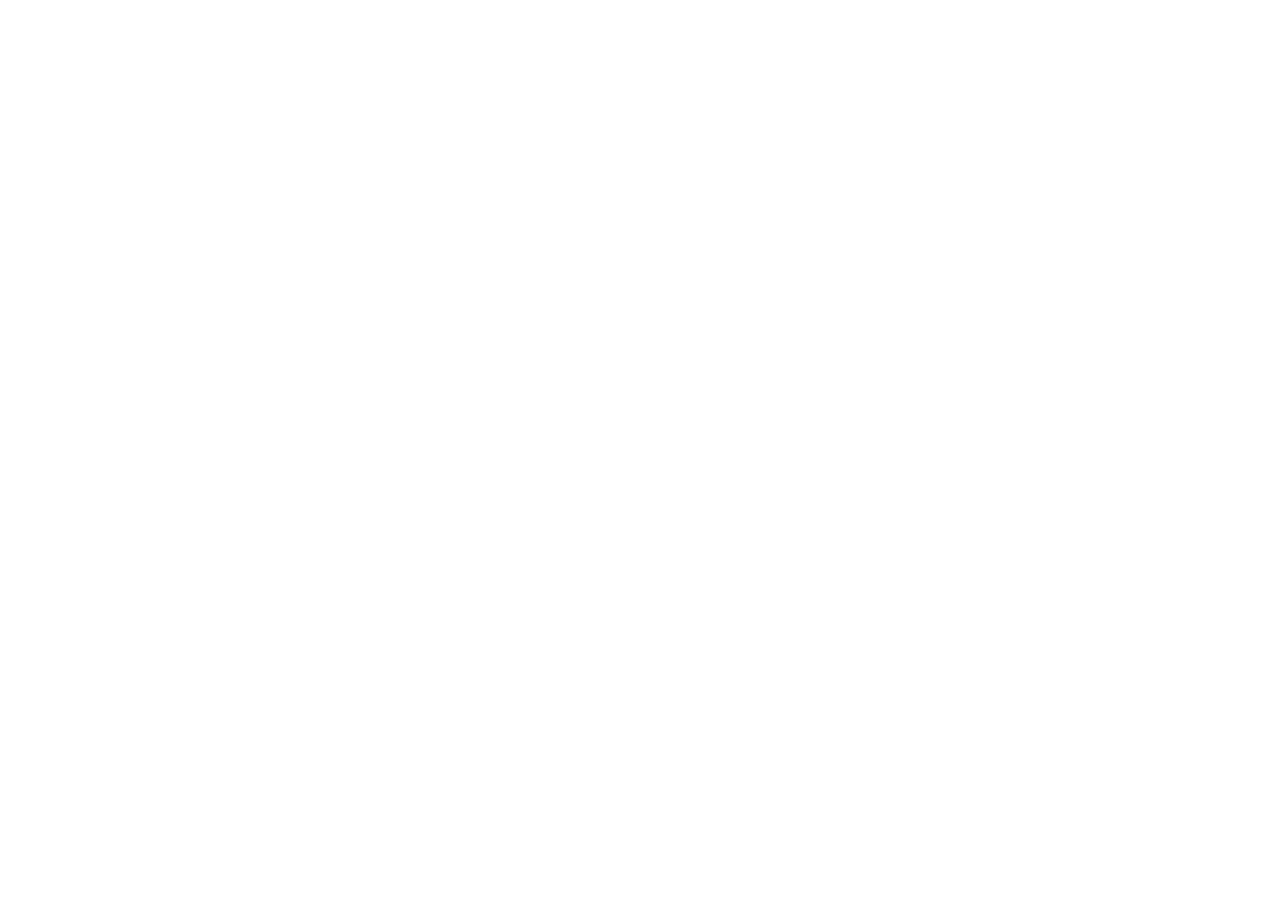
==== Blog/index.html @ 0dec9604 "feat: initial project structure with creation of pages (Home, Blog, About, Contact) and implementati" ====
<!DOCTYPE html>
<html lang="pt-br">
<head>
    <meta charset="UTF-8">
    <meta name="viewport" content="width=device-width, initial-scale=1.0">
    <title>Sabor & Saber - Blog</title>
</head>
<body>
    
</body>
</html>
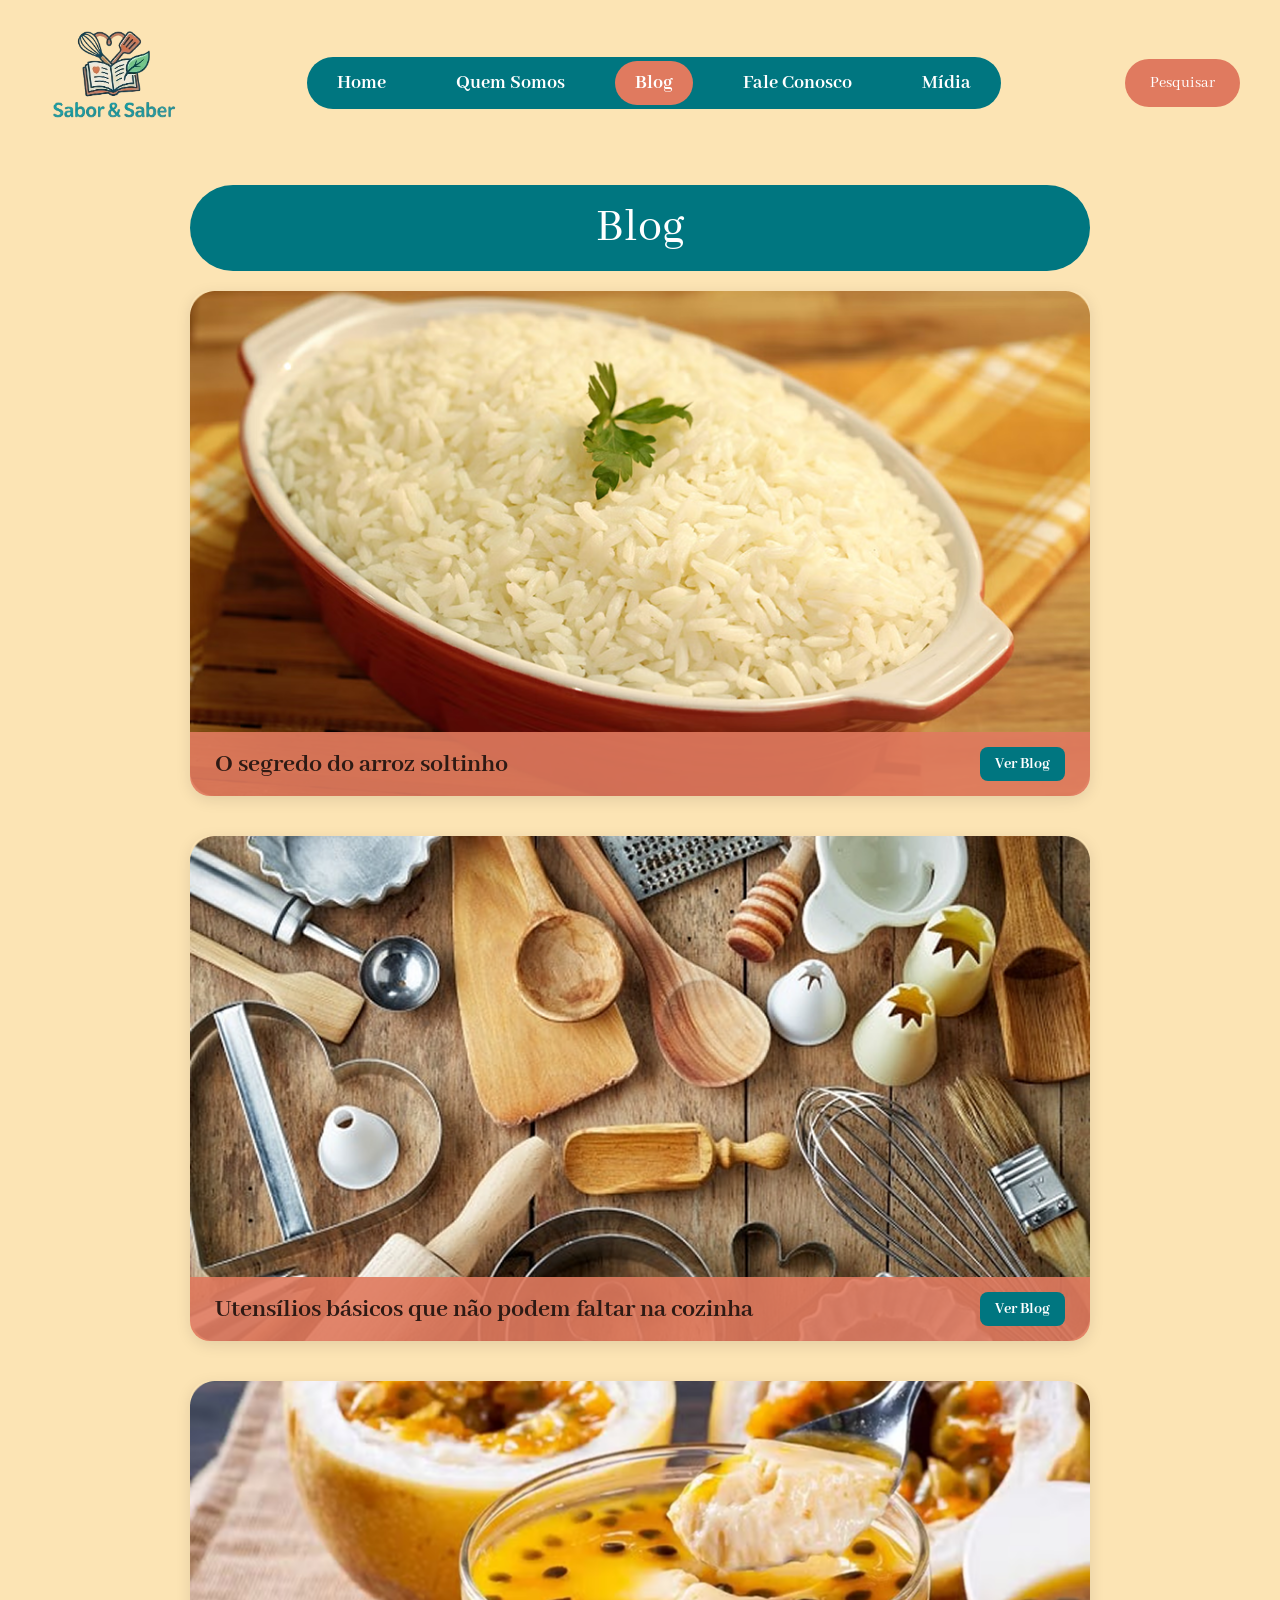
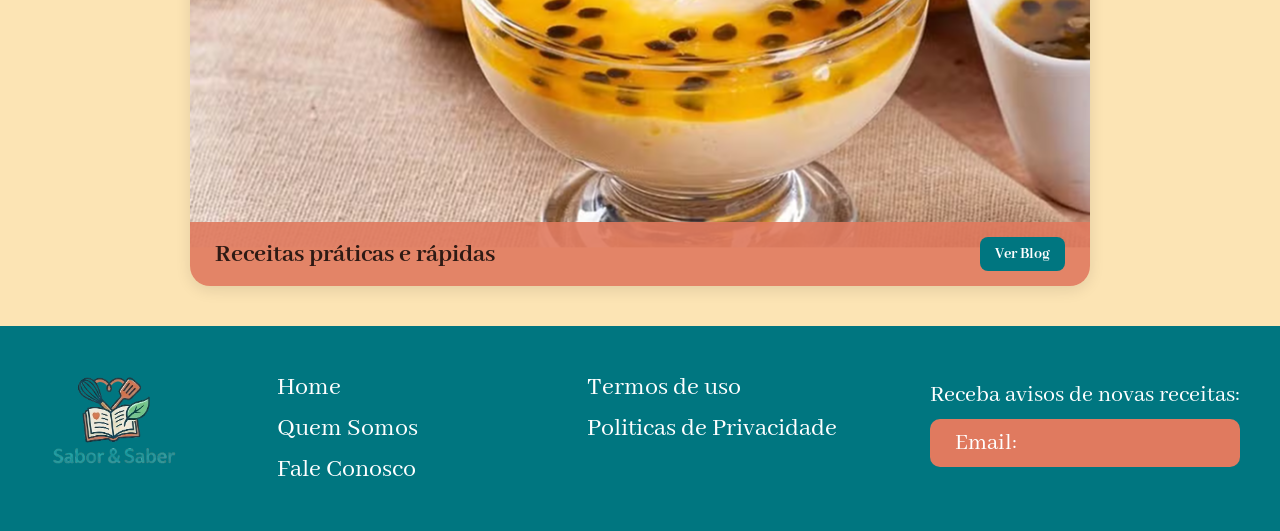
==== commit 2928d822: "feat: add Blog page with HTML structure and CSS styling" ====
--- a/Blog/index.html
+++ b/Blog/index.html
@@ -1,11 +1,89 @@
 <!DOCTYPE html>
 <html lang="pt-br">
+
 <head>
     <meta charset="UTF-8">
     <meta name="viewport" content="width=device-width, initial-scale=1.0">
-    <title>Sabor & Saber - Blog</title>
+    <title>Sabor & Saber - Quem Somos</title>
+    <link rel="stylesheet" href="style.css">
 </head>
+
 <body>
-    
+    <div class="master">
+        <div class="topo">
+            <div class="logo">
+                <img src="../src/images/icone-bg.png" alt="Sabor & Saber">
+            </div>
+
+            <div class="menu">
+                <a href="../Home/index.html">Home</a>
+                <a href="../QuemSomos/index.html">Quem Somos</a>
+                <a href="">Blog</a>
+                <a href="../FaleConosco/index.html">Fale Conosco</a>
+                <a href="../Video e Audio/index.html">Mídia</a>
+            </div>
+            <div class="pesquisar">
+                <p>Pesquisar</p>
+            </div>
+        </div>
+
+        <div class="conteudo">
+            <div class="titulo-blog">
+                <p>Blog</p>
+            </div>
+
+            <div class="blog">
+                <img src="../src/images/arroz-soltinho.png" alt="Bolo de Cenoura com Cobertura de Chocolate">
+                <div class="texto-img">
+                    <p>O segredo do arroz soltinho</p>
+                    <div class="ver-blog">
+                        <a href="">Ver Blog</a>
+                    </div>
+                </div>
+            </div>
+
+            <div class="blog">
+                <img src="../src/images/utensilios.png" alt="Bolo de Cenoura com Cobertura de Chocolate">
+                <div class="texto-img">
+                    <p>Utensílios básicos que não podem faltar na cozinha</p>
+                    <div class="ver-blog">
+                        <a href="">Ver Blog</a>
+                    </div>
+                </div>
+            </div>
+
+            <div class="blog">
+                <img src="../src/images/receitas faceis.png" alt="Bolo de Cenoura com Cobertura de Chocolate">
+                <div class="texto-img">
+                    <p>Receitas práticas e rápidas</p>
+                    <div class="ver-blog">
+                        <a href="">Ver Blog</a>
+                    </div>
+                </div>
+            </div>
+        </div>
+
+        <div class="rodape">
+            <div class="icone">
+                <img src="../src/images/icone-bg.png" alt="Sabor & Saber">
+            </div>
+
+            <div class="menu-rodape">
+                <a href="../Home/index.html">Home</a>
+                <a href="">Termos de uso</a>
+                <a href="../QuemSomos/index.html">Quem Somos</a>
+                <a href="">Politicas de Privacidade</a>
+                <a href="../FaleConosco/index.html">Fale Conosco</a>
+            </div>
+
+            <div class="aviso-email">
+                <p>Receba avisos de novas receitas:</p>
+                <div class="email">
+                    <p>Email:</p>
+                </div>
+            </div>
+        </div>
+    </div>
 </body>
+
 </html>
--- a/Blog/style.css
+++ b/Blog/style.css
@@ -0,0 +1,170 @@
+@import url('https://fonts.googleapis.com/css2?family=Abhaya+Libre:wght@400;700&display=swap');
+
+* {
+    margin: 0;
+    padding: 0;
+    box-sizing: border-box;
+}
+
+html {
+    -webkit-scrollbar {
+        display: none;
+    }
+
+    -ms-overflow-style: none;
+    scrollbar-width: none;
+}
+
+body {
+    background-color: #fce4b4;
+    font-family: 'Abhaya Libre', serif;
+}
+
+.master {
+    width: 100%;
+}
+
+.master .topo {
+    display: flex;
+    justify-content: space-between;
+    align-items: center;
+    padding: 20px 40px;
+}
+
+.master .topo .logo img {
+    height: 120px;
+}
+
+.master .topo .menu {
+    background-color: #007680;
+    display: flex;
+    padding: 4px 10px;
+    border-radius: 50px;
+    gap: 30px;
+    align-items: center;
+}
+
+.master .topo .menu a {
+    color: white;
+    font-size: 1.25rem;
+    font-weight: 700;
+    text-decoration: none;
+    padding: 10px 20px;
+}
+
+.master .topo .menu a:nth-child(3) {
+    background-color: #e07a5f;
+    border-radius: 50px;
+}
+
+.master .topo .pesquisar {
+    background-color: #e07a5f;
+    color: white;
+    padding: 15px 25px;
+    border-radius: 50px;
+    cursor: pointer;
+}
+
+.master .conteudo .titulo-blog {
+    background-color: #007680;
+    width: 80%;
+    max-width: 900px;
+    margin: 20px auto;
+    padding: 15px;
+    border-radius: 50px;
+    text-align: center;
+}
+
+.master .conteudo .titulo-blog p {
+    color: white;
+    font-size: 3rem;
+    font-weight: 400;
+}
+
+.master .conteudo .blog {
+    position: relative;
+    width: 85%;
+    max-width: 900px;
+    margin: 20px auto 40px auto;
+    border-radius: 20px;
+    overflow: hidden;
+    box-shadow: 0 4px 15px rgba(0, 0, 0, 0.1);
+}
+
+.master .blog img {
+    width: 100%;
+    display: block;
+    cursor: pointer;
+}
+
+.master .blog .texto-img {
+    position: absolute;
+    bottom: 0;
+    left: 0;
+    width: 100%;
+    background-color: rgba(224, 122, 95, 0.9);
+    padding: 15px 25px;
+    display: flex;
+    justify-content: space-between;
+    align-items: center;
+}
+
+.master .blog .texto-img p {
+    font-size: 1.6rem;
+    color: #2e1a14;
+    font-weight: 700;
+}
+
+.master .blog .ver-blog {
+    background-color: #007680;
+    padding: 8px 15px;
+    border-radius: 8px;
+    cursor: pointer;
+    font-size: 1rem;
+    font-weight: bold;
+}
+
+.master .blog .ver-blog a {
+    color: white;
+    text-decoration: none;
+}
+
+.master .rodape {
+    background-color: #007680;
+    width: 100%;
+    padding: 40px;
+    display: flex;
+    justify-content: space-between;
+    align-items: center;
+    color: white;
+}
+
+.master .rodape .icone img {
+    height: 120px;
+}
+
+.master .rodape .menu-rodape {
+    display: grid;
+    grid-template-columns: 1fr 1fr;
+    gap: 10px 60px;
+}
+
+.master .rodape .menu-rodape a {
+    color: white;
+    text-decoration: none;
+    font-size: 1.6rem;
+}
+
+.master .rodape .aviso-email p {
+    font-size: 1.5rem;
+    margin-bottom: 10px;
+    cursor: default;
+}
+
+.master .rodape .aviso-email .email p {
+    background-color: #e07a5f;
+    padding: 10px 25px;
+    border-radius: 10px;
+    color: white;
+    cursor: text;
+}
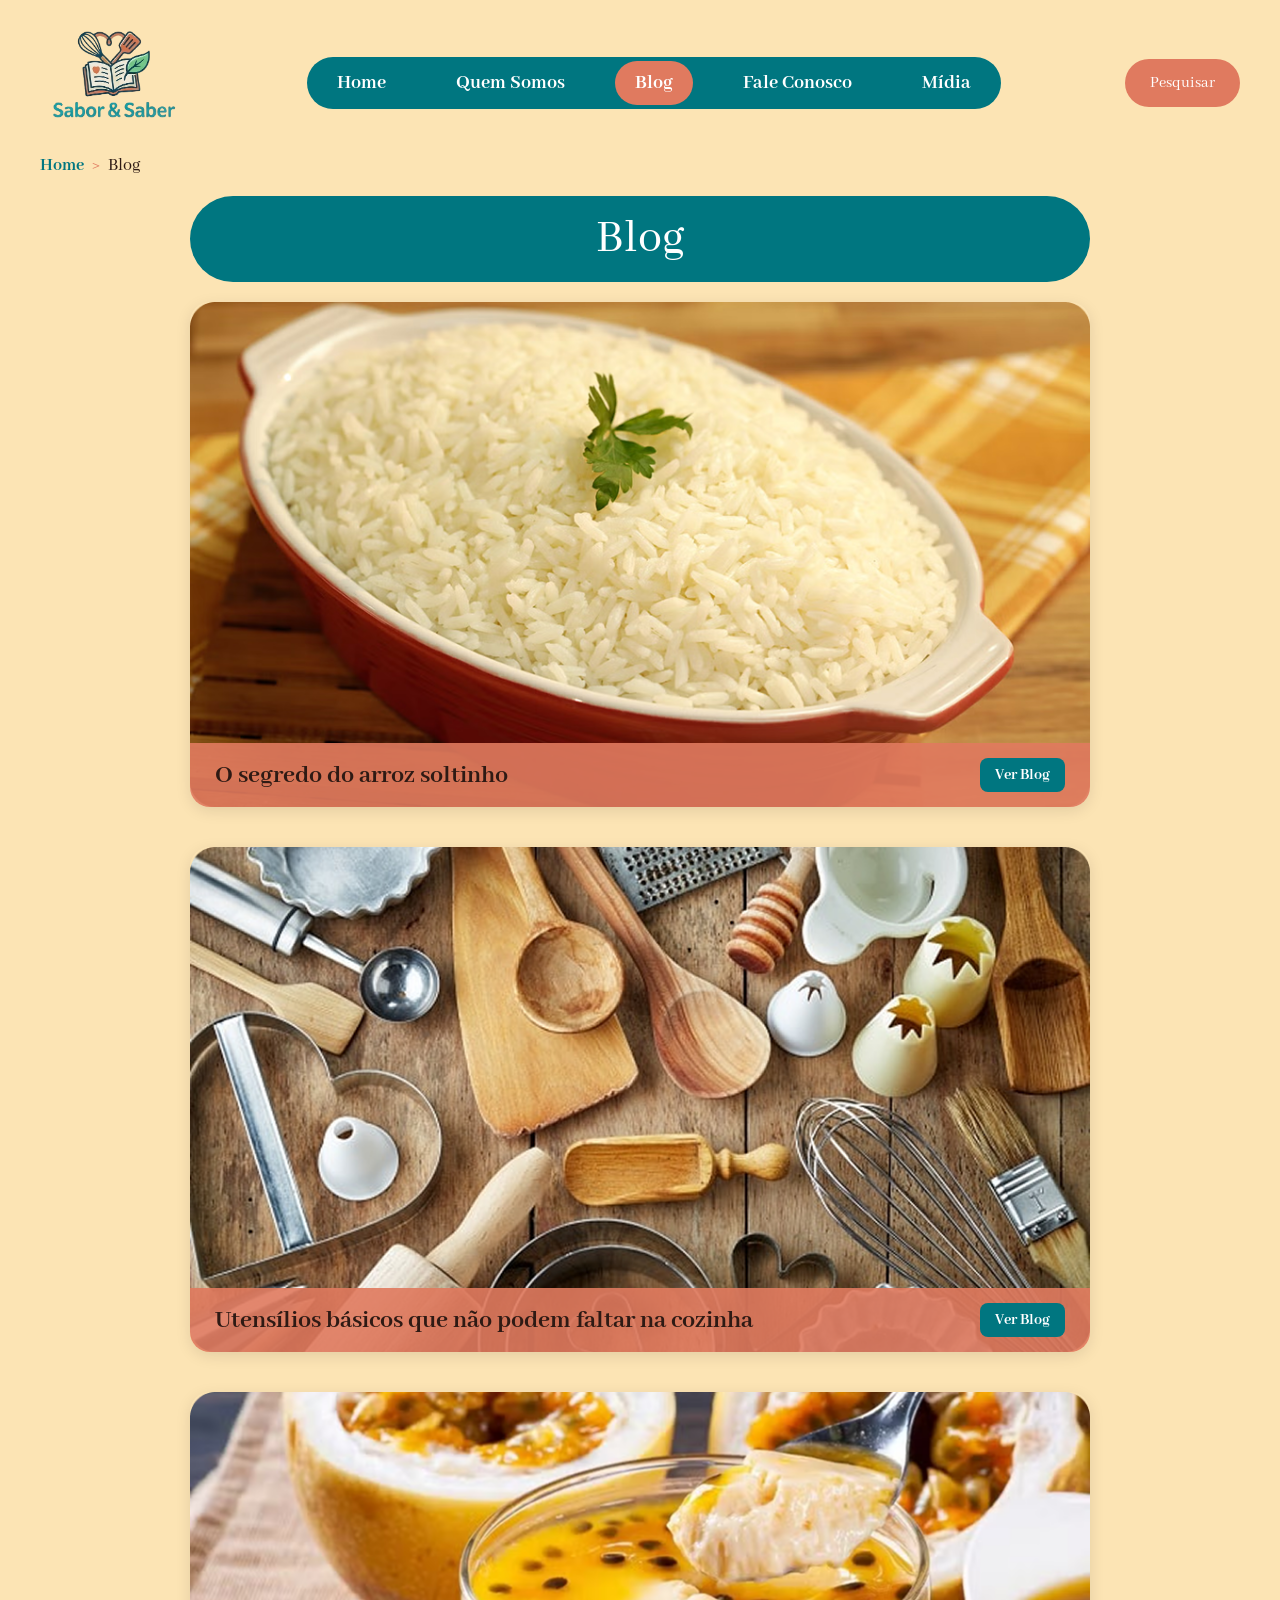
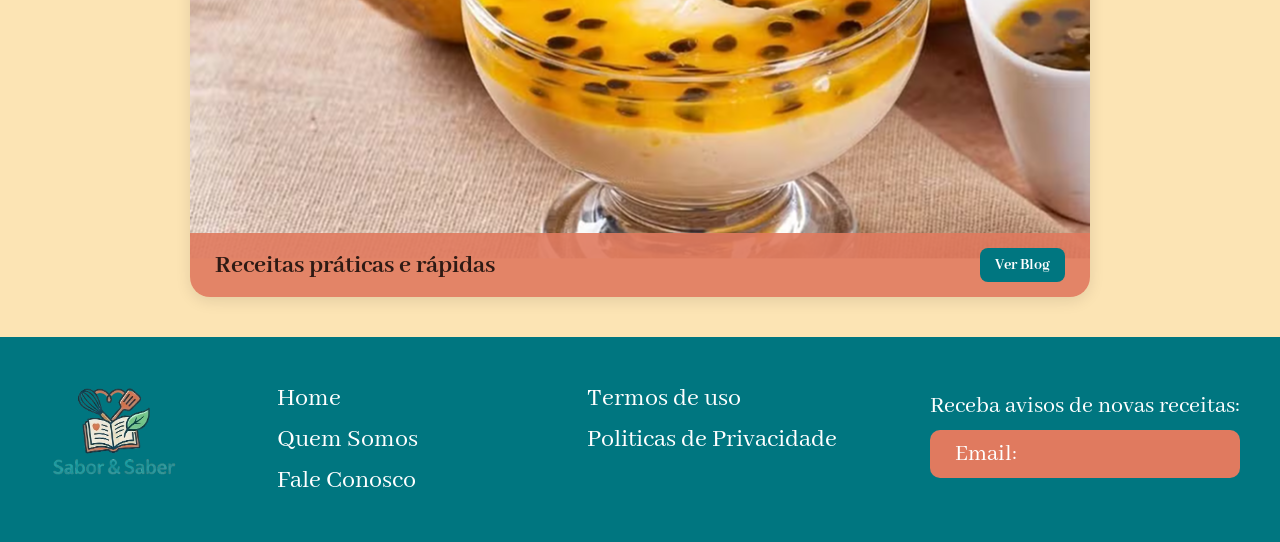
==== commit 9b36bd0d: "feat: add breadcrumb navigation to all pages and format HTML files for consistency" ====
--- a/Blog/index.html
+++ b/Blog/index.html
@@ -1,89 +1,101 @@
 <!DOCTYPE html>
 <html lang="pt-br">
 
-<head>
-    <meta charset="UTF-8">
-    <meta name="viewport" content="width=device-width, initial-scale=1.0">
-    <title>Sabor & Saber - Quem Somos</title>
-    <link rel="stylesheet" href="style.css">
-</head>
+    <head>
+        <meta charset="UTF-8">
+        <meta name="viewport" content="width=device-width, initial-scale=1.0">
+        <title>Sabor & Saber - Quem Somos</title>
+        <link rel="stylesheet" href="style.css">
+    </head>
 
-<body>
-    <div class="master">
-        <div class="topo">
-            <div class="logo">
-                <img src="../src/images/icone-bg.png" alt="Sabor & Saber">
+    <body>
+        <div class="master">
+            <div class="topo">
+                <div class="logo">
+                    <img src="../src/images/icone-bg.png" alt="Sabor & Saber">
+                </div>
+
+                <div class="menu">
+                    <a href="../Home/index.html">Home</a>
+                    <a href="../QuemSomos/index.html">Quem Somos</a>
+                    <a href>Blog</a>
+                    <a href="../FaleConosco/index.html">Fale Conosco</a>
+                    <a href="../Video e Audio/index.html">Mídia</a>
+                </div>
+                <div class="pesquisar">
+                    <p>Pesquisar</p>
+                </div>
             </div>
 
-            <div class="menu">
-                <a href="../Home/index.html">Home</a>
-                <a href="../QuemSomos/index.html">Quem Somos</a>
-                <a href="">Blog</a>
-                <a href="../FaleConosco/index.html">Fale Conosco</a>
-                <a href="../Video e Audio/index.html">Mídia</a>
-            </div>
-            <div class="pesquisar">
-                <p>Pesquisar</p>
-            </div>
-        </div>
-
-        <div class="conteudo">
-            <div class="titulo-blog">
-                <p>Blog</p>
+            <div class="breadcrumb-container">
+                <ul class="breadcrumb-lista">
+                    <li><a href="../Home/index.html">Home</a></li>
+                    <li><p class="separador">></p></li>
+                    <li><p class="atual">Blog</p></li>
+                </ul>
             </div>
 
-            <div class="blog">
-                <img src="../src/images/arroz-soltinho.png" alt="Bolo de Cenoura com Cobertura de Chocolate">
-                <div class="texto-img">
-                    <p>O segredo do arroz soltinho</p>
-                    <div class="ver-blog">
-                        <a href="">Ver Blog</a>
+            <div class="conteudo">
+                <div class="titulo-blog">
+                    <p>Blog</p>
+                </div>
+
+                <div class="blog">
+                    <img src="../src/images/arroz-soltinho.png"
+                        alt="Bolo de Cenoura com Cobertura de Chocolate">
+                    <div class="texto-img">
+                        <p>O segredo do arroz soltinho</p>
+                        <div class="ver-blog">
+                            <a href>Ver Blog</a>
+                        </div>
+                    </div>
+                </div>
+
+                <div class="blog">
+                    <img src="../src/images/utensilios.png"
+                        alt="Bolo de Cenoura com Cobertura de Chocolate">
+                    <div class="texto-img">
+                        <p>Utensílios básicos que não podem faltar na
+                            cozinha</p>
+                        <div class="ver-blog">
+                            <a href>Ver Blog</a>
+                        </div>
+                    </div>
+                </div>
+
+                <div class="blog">
+                    <img src="../src/images/receitas faceis.png"
+                        alt="Bolo de Cenoura com Cobertura de Chocolate">
+                    <div class="texto-img">
+                        <p>Receitas práticas e rápidas</p>
+                        <div class="ver-blog">
+                            <a href>Ver Blog</a>
+                        </div>
                     </div>
                 </div>
             </div>
 
-            <div class="blog">
-                <img src="../src/images/utensilios.png" alt="Bolo de Cenoura com Cobertura de Chocolate">
-                <div class="texto-img">
-                    <p>Utensílios básicos que não podem faltar na cozinha</p>
-                    <div class="ver-blog">
-                        <a href="">Ver Blog</a>
-                    </div>
+            <div class="rodape">
+                <div class="icone">
+                    <img src="../src/images/icone-bg.png" alt="Sabor & Saber">
                 </div>
-            </div>
 
-            <div class="blog">
-                <img src="../src/images/receitas faceis.png" alt="Bolo de Cenoura com Cobertura de Chocolate">
-                <div class="texto-img">
-                    <p>Receitas práticas e rápidas</p>
-                    <div class="ver-blog">
-                        <a href="">Ver Blog</a>
+                <div class="menu-rodape">
+                    <a href="../Home/index.html">Home</a>
+                    <a href>Termos de uso</a>
+                    <a href="../QuemSomos/index.html">Quem Somos</a>
+                    <a href>Politicas de Privacidade</a>
+                    <a href="../FaleConosco/index.html">Fale Conosco</a>
+                </div>
+
+                <div class="aviso-email">
+                    <p>Receba avisos de novas receitas:</p>
+                    <div class="email">
+                        <p>Email:</p>
                     </div>
                 </div>
             </div>
         </div>
-
-        <div class="rodape">
-            <div class="icone">
-                <img src="../src/images/icone-bg.png" alt="Sabor & Saber">
-            </div>
-
-            <div class="menu-rodape">
-                <a href="../Home/index.html">Home</a>
-                <a href="">Termos de uso</a>
-                <a href="../QuemSomos/index.html">Quem Somos</a>
-                <a href="">Politicas de Privacidade</a>
-                <a href="../FaleConosco/index.html">Fale Conosco</a>
-            </div>
-
-            <div class="aviso-email">
-                <p>Receba avisos de novas receitas:</p>
-                <div class="email">
-                    <p>Email:</p>
-                </div>
-            </div>
-        </div>
-    </div>
-</body>
+    </body>
 
 </html>
--- a/Blog/style.css
+++ b/Blog/style.css
@@ -29,6 +29,48 @@
     justify-content: space-between;
     align-items: center;
     padding: 20px 40px;
+}
+
+.master .breadcrumb-container {
+    width: 100%;
+    padding: 0 40px;
+    margin-top: -10px;
+    margin-bottom: 20px;
+}
+
+.master .breadcrumb-container .breadcrumb-lista {
+    display: flex;
+    list-style: none;
+    align-items: center;
+    gap: 8px;
+}
+
+.master .breadcrumb-container .breadcrumb-lista li {
+    display: flex;
+    align-items: center;
+}
+
+.master .breadcrumb-container .breadcrumb-lista li a, .breadcrumb-lista li p {
+    font-size: 1.1rem;
+    color: #2e1a14;
+    text-decoration: none;
+    margin: 0;
+    padding: 0;
+}
+
+.master .breadcrumb-container .breadcrumb-lista li a {
+    color: #007680;
+    font-weight: 700;
+}
+
+.master .breadcrumb-container .breadcrumb-lista li .separador {
+    color: #e07a5f;
+    font-weight: bold;
+}
+
+.master .breadcrumb-container .breadcrumb-lista li .atual {
+    font-weight: 400;
+    color: #2e1a14;
 }
 
 .master .topo .logo img {
